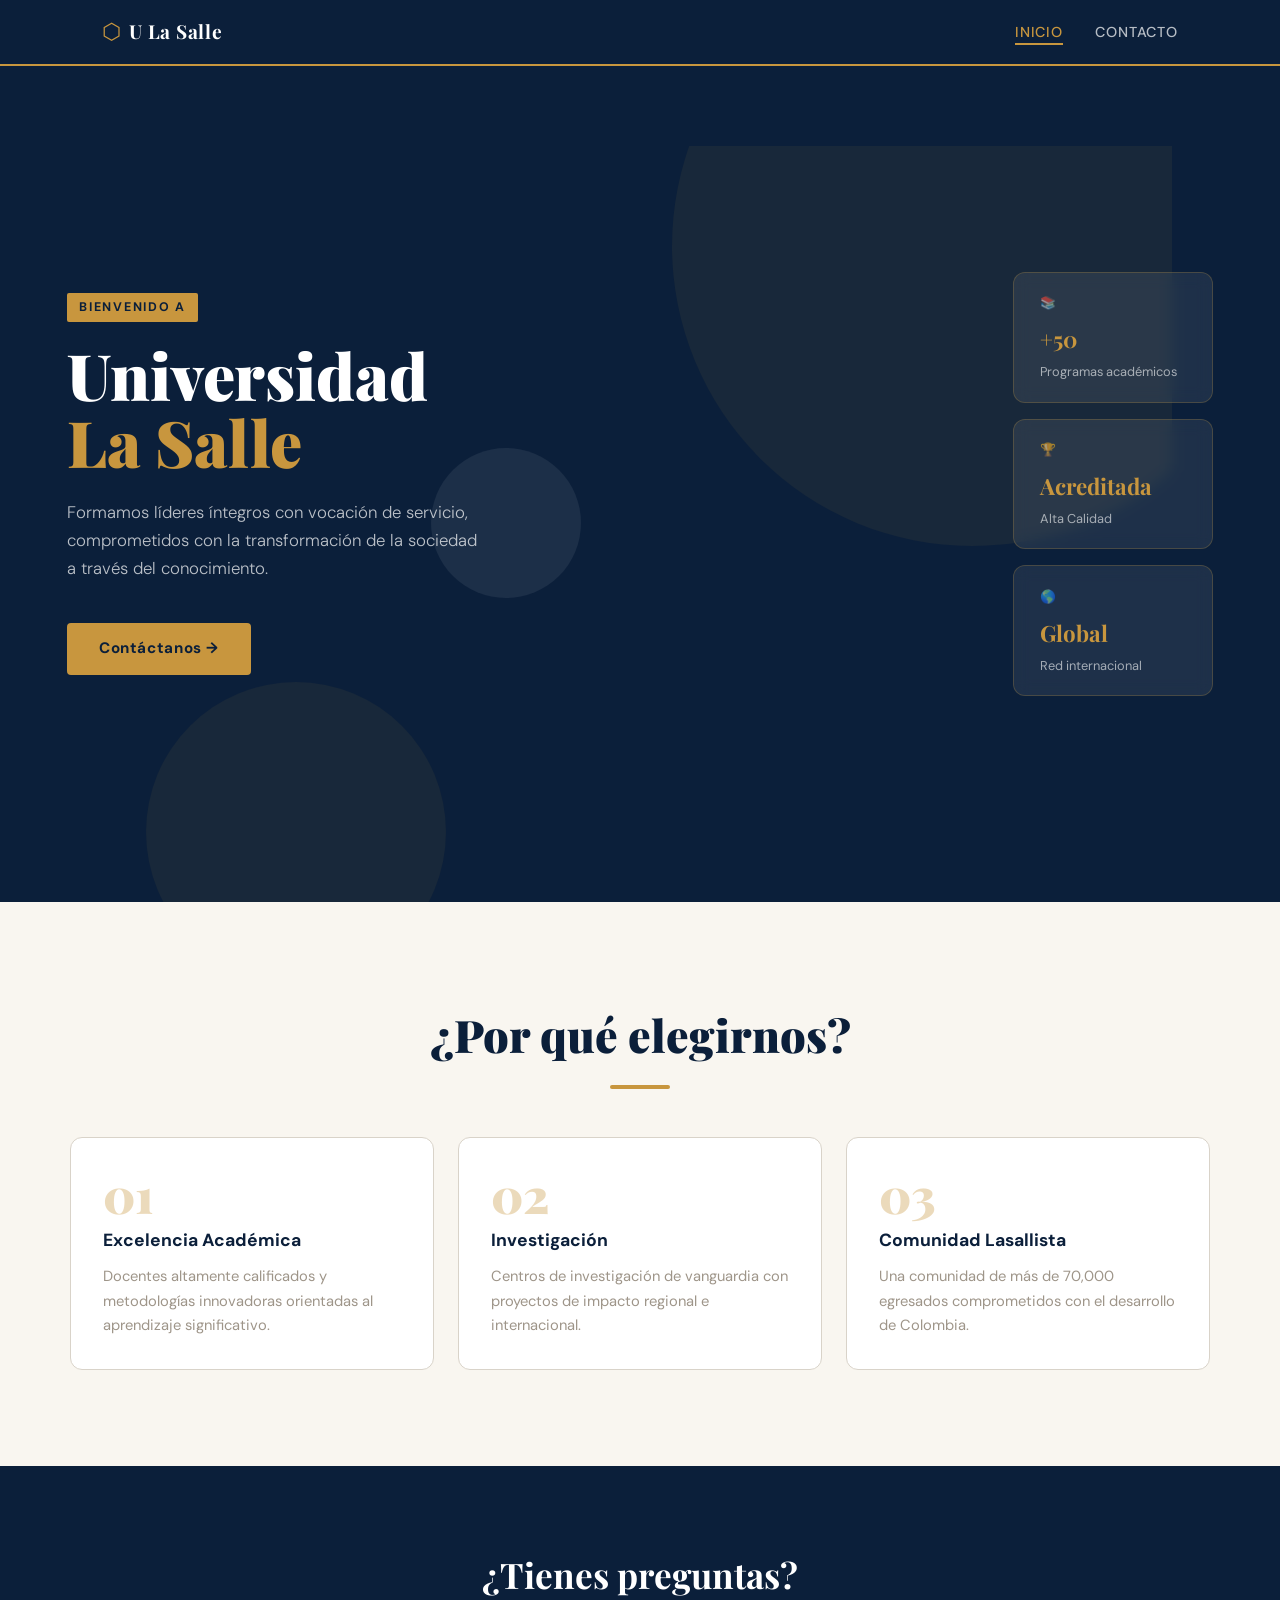
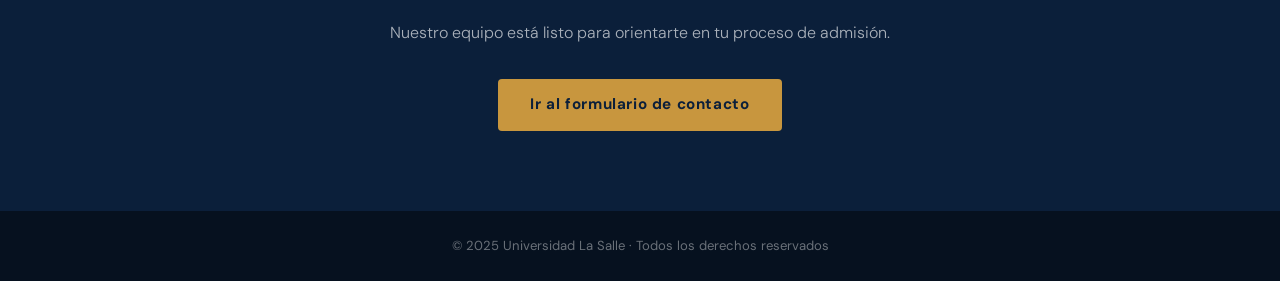
==== index.html @ 9fd66e72 "agrege todos los archivos" ====
<!DOCTYPE html>
<html lang="es">
<head>
  <meta charset="UTF-8" />
  <meta name="viewport" content="width=device-width, initial-scale=1.0" />
  <title>Formulario de Contacto — U La Salle</title>
  <link rel="preconnect" href="https://fonts.googleapis.com" />
  <link href="https://fonts.googleapis.com/css2?family=Playfair+Display:wght@700;900&family=DM+Sans:wght@300;400;500&display=swap" rel="stylesheet" />
  <link rel="stylesheet" href="css/style.css" />
</head>
<body>

  <!-- NAVBAR -->
  <nav class="navbar">
    <div class="nav-inner">
      <div class="nav-logo">
        <span class="logo-icon">⬡</span>
        <span class="logo-text">U La Salle</span>
      </div>
      <ul class="nav-links">
        <li><a href="index.html" class="active">Inicio</a></li>
        <li><a href="contacto.html">Contacto</a></li>
      </ul>
    </div>
  </nav>

  <!-- HERO -->
  <header class="hero">
    <div class="hero-bg">
      <div class="circle c1"></div>
      <div class="circle c2"></div>
      <div class="circle c3"></div>
    </div>
    <div class="hero-content">
      <p class="hero-eyebrow">Bienvenido a</p>
      <h1 class="hero-title">Universidad<br /><em>La Salle</em></h1>
      <p class="hero-subtitle">
        Formamos líderes íntegros con vocación de servicio, comprometidos con la
        transformación de la sociedad a través del conocimiento.
      </p>
      <a href="contacto.html" class="btn-primary">Contáctanos →</a>
    </div>
    <div class="hero-visual">
      <div class="card-float card-a">
        <span class="card-icon">📚</span>
        <strong>+50</strong>
        <span>Programas académicos</span>
      </div>
      <div class="card-float card-b">
        <span class="card-icon">🏆</span>
        <strong>Acreditada</strong>
        <span>Alta Calidad</span>
      </div>
      <div class="card-float card-c">
        <span class="card-icon">🌎</span>
        <strong>Global</strong>
        <span>Red internacional</span>
      </div>
    </div>
  </header>

  <!-- SECCIÓN INFO -->
  <section class="info-section">
    <div class="container">
      <h2 class="section-title">¿Por qué elegirnos?</h2>
      <div class="cards-grid">
        <div class="info-card">
          <div class="card-num">01</div>
          <h3>Excelencia Académica</h3>
          <p>Docentes altamente calificados y metodologías innovadoras orientadas al aprendizaje significativo.</p>
        </div>
        <div class="info-card">
          <div class="card-num">02</div>
          <h3>Investigación</h3>
          <p>Centros de investigación de vanguardia con proyectos de impacto regional e internacional.</p>
        </div>
        <div class="info-card">
          <div class="card-num">03</div>
          <h3>Comunidad Lasallista</h3>
          <p>Una comunidad de más de 70,000 egresados comprometidos con el desarrollo de Colombia.</p>
        </div>
      </div>
    </div>
  </section>

  <!-- CTA FINAL -->
  <section class="cta-section">
    <div class="container">
      <h2>¿Tienes preguntas?</h2>
      <p>Nuestro equipo está listo para orientarte en tu proceso de admisión.</p>
      <a href="contacto.html" class="btn-primary">Ir al formulario de contacto</a>
    </div>
  </section>

  <!-- FOOTER -->
  <footer class="footer">
    <p>© 2025 Universidad La Salle · Todos los derechos reservados</p>
  </footer>

  <script src="js/main.js"></script>
</body>
</html>
---- css/style.css ----
/* ============================================
   FORMULARIO DE CONTACTO — U LA SALLE
   Estilo: Editorial elegante / Institucional
   ============================================ */

/* ---- VARIABLES ---- */
:root {
  --navy:    #0B1F3A;
  --gold:    #C8963E;
  --gold-lt: #E8B96A;
  --cream:   #F9F6F0;
  --white:   #FFFFFF;
  --gray-1:  #F2EFE9;
  --gray-2:  #D9D3C9;
  --gray-3:  #9E9589;
  --text:    #1A1410;
  --radius:  12px;
  --shadow:  0 8px 32px rgba(11,31,58,.12);
  --font-display: 'Playfair Display', Georgia, serif;
  --font-body:    'DM Sans', sans-serif;
}

/* ---- RESET BASE ---- */
*, *::before, *::after { box-sizing: border-box; margin: 0; padding: 0; }
html { scroll-behavior: smooth; }
body {
  font-family: var(--font-body);
  background: var(--cream);
  color: var(--text);
  line-height: 1.65;
  -webkit-font-smoothing: antialiased;
}

/* ---- NAVBAR ---- */
.navbar {
  position: sticky;
  top: 0;
  z-index: 100;
  background: var(--navy);
  border-bottom: 2px solid var(--gold);
}
.nav-inner {
  max-width: 1140px;
  margin: 0 auto;
  padding: 0 2rem;
  height: 64px;
  display: flex;
  align-items: center;
  justify-content: space-between;
}
.nav-logo {
  display: flex;
  align-items: center;
  gap: .5rem;
  text-decoration: none;
  color: var(--white);
}
.logo-icon { font-size: 1.4rem; color: var(--gold); }
.logo-text { font-family: var(--font-display); font-size: 1.2rem; font-weight: 700; color: var(--white); letter-spacing: .04em; }
.nav-links { list-style: none; display: flex; gap: 2rem; }
.nav-links a {
  text-decoration: none;
  color: rgba(255,255,255,.7);
  font-size: .9rem;
  font-weight: 500;
  letter-spacing: .06em;
  text-transform: uppercase;
  transition: color .2s;
  padding-bottom: 2px;
  border-bottom: 2px solid transparent;
}
.nav-links a:hover,
.nav-links a.active {
  color: var(--gold);
  border-bottom-color: var(--gold);
}

/* ---- HERO ---- */
.hero {
  position: relative;
  min-height: calc(100vh - 64px);
  background: var(--navy);
  display: flex;
  align-items: center;
  overflow: hidden;
  padding: 5rem 2rem;
}
.hero-bg { position: absolute; inset: 0; overflow: hidden; pointer-events: none; }
.circle {
  position: absolute;
  border-radius: 50%;
  opacity: .07;
}
.c1 { width: 600px; height: 600px; background: var(--gold); top: -200px; right: -100px; }
.c2 { width: 300px; height: 300px; background: var(--gold); bottom: -80px; left: 10%; }
.c3 { width: 150px; height: 150px; background: var(--white); top: 40%; left: 35%; }

.hero-content {
  position: relative;
  z-index: 2;
  max-width: 540px;
  flex: 1;
  max-width: 1140px;
  margin: 0 auto;
  padding: 0 1rem;
}
.hero > * { max-width: 1140px; width: 100%; }

/* Reposicionar con grid */
.hero {
  display: grid;
  grid-template-columns: 1fr 1fr;
  gap: 3rem;
  align-items: center;
}
.hero-bg { grid-column: 1 / -1; grid-row: 1; }
.hero-content { grid-column: 1; grid-row: 1; z-index: 2; padding: 2rem 2rem 2rem 6%; }
.hero-visual  { grid-column: 2; grid-row: 1; z-index: 2; padding: 2rem 6% 2rem 2rem; display: flex; flex-direction: column; gap: 1rem; align-items: flex-end; }

.hero-eyebrow {
  display: inline-block;
  background: var(--gold);
  color: var(--navy);
  font-size: .78rem;
  font-weight: 700;
  letter-spacing: .14em;
  text-transform: uppercase;
  padding: .25rem .75rem;
  border-radius: 2px;
  margin-bottom: 1.2rem;
}
.hero-title {
  font-family: var(--font-display);
  font-size: clamp(2.8rem, 5vw, 4.5rem);
  font-weight: 900;
  line-height: 1.05;
  color: var(--white);
  margin-bottom: 1.5rem;
}
.hero-title em { color: var(--gold); font-style: normal; }
.hero-subtitle {
  color: rgba(255,255,255,.72);
  font-size: 1.05rem;
  max-width: 420px;
  margin-bottom: 2.5rem;
  font-weight: 300;
}

/* ---- BOTONES ---- */
.btn-primary {
  display: inline-block;
  background: var(--gold);
  color: var(--navy);
  font-weight: 700;
  font-size: .95rem;
  letter-spacing: .04em;
  padding: .85rem 2rem;
  border-radius: 4px;
  text-decoration: none;
  transition: background .2s, transform .15s;
}
.btn-primary:hover { background: var(--gold-lt); transform: translateY(-2px); }

/* ---- FLOATING CARDS (HERO) ---- */
.card-float {
  background: rgba(255,255,255,.08);
  border: 1px solid rgba(200,150,62,.25);
  backdrop-filter: blur(8px);
  border-radius: var(--radius);
  padding: 1.2rem 1.6rem;
  display: flex;
  flex-direction: column;
  gap: .2rem;
  width: 200px;
  animation: floatUp 3s ease-in-out infinite alternate;
}
.card-float:nth-child(2) { animation-delay: .7s; }
.card-float:nth-child(3) { animation-delay: 1.4s; }
@keyframes floatUp { from { transform: translateY(0); } to { transform: translateY(-10px); } }
.card-icon { font-size: 1.5rem; margin-bottom: .3rem; }
.card-float strong { font-family: var(--font-display); font-size: 1.4rem; color: var(--gold); }
.card-float span { font-size: .8rem; color: rgba(255,255,255,.6); }

/* ---- INFO SECTION ---- */
.info-section { padding: 6rem 2rem; }
.container { max-width: 1140px; margin: 0 auto; }
.section-title {
  font-family: var(--font-display);
  font-size: clamp(2rem, 3.5vw, 3rem);
  font-weight: 900;
  color: var(--navy);
  text-align: center;
  margin-bottom: 3rem;
  position: relative;
}
.section-title::after {
  content: '';
  display: block;
  width: 60px;
  height: 4px;
  background: var(--gold);
  margin: .8rem auto 0;
  border-radius: 2px;
}
.cards-grid {
  display: grid;
  grid-template-columns: repeat(auto-fit, minmax(260px, 1fr));
  gap: 1.5rem;
}
.info-card {
  background: var(--white);
  border: 1px solid var(--gray-2);
  border-radius: var(--radius);
  padding: 2rem;
  transition: box-shadow .2s, transform .2s;
}
.info-card:hover { box-shadow: var(--shadow); transform: translateY(-4px); }
.card-num {
  font-family: var(--font-display);
  font-size: 3rem;
  font-weight: 900;
  color: var(--gold);
  opacity: .35;
  line-height: 1;
  margin-bottom: .5rem;
}
.info-card h3 { font-size: 1.1rem; font-weight: 700; color: var(--navy); margin-bottom: .6rem; }
.info-card p { font-size: .92rem; color: var(--gray-3); }

/* ---- CTA SECTION ---- */
.cta-section {
  background: var(--navy);
  padding: 5rem 2rem;
  text-align: center;
}
.cta-section h2 {
  font-family: var(--font-display);
  font-size: 2.2rem;
  color: var(--white);
  margin-bottom: 1rem;
}
.cta-section p {
  color: rgba(255,255,255,.65);
  font-size: 1rem;
  margin-bottom: 2rem;
  font-weight: 300;
}

/* ---- FOOTER ---- */
.footer {
  background: #06111F;
  color: rgba(255,255,255,.4);
  text-align: center;
  padding: 1.5rem;
  font-size: .82rem;
}

/* ============================================
   PÁGINA DE CONTACTO
   ============================================ */
.contact-page { background: var(--gray-1); }

.contact-main {
  display: grid;
  grid-template-columns: 1fr 1.6fr;
  min-height: calc(100vh - 64px);
}

/* ASIDE */
.contact-aside {
  background: var(--navy);
  padding: 4rem 3rem;
  position: relative;
  overflow: hidden;
}
.contact-aside::before {
  content: '';
  position: absolute;
  width: 400px; height: 400px;
  background: var(--gold);
  border-radius: 50%;
  opacity: .06;
  bottom: -150px; right: -100px;
}
.aside-inner { position: relative; z-index: 1; }
.aside-eyebrow {
  display: inline-block;
  background: var(--gold);
  color: var(--navy);
  font-size: .75rem;
  font-weight: 700;
  letter-spacing: .14em;
  text-transform: uppercase;
  padding: .2rem .7rem;
  border-radius: 2px;
  margin-bottom: 1rem;
}
.aside-title {
  font-family: var(--font-display);
  font-size: 2.8rem;
  font-weight: 900;
  color: var(--white);
  line-height: 1.05;
  margin-bottom: 1rem;
}
.aside-text { color: rgba(255,255,255,.6); font-size: .95rem; font-weight: 300; margin-bottom: 2.5rem; }

.contact-info-list { display: flex; flex-direction: column; gap: 1.5rem; }
.contact-info-item {
  display: flex;
  align-items: flex-start;
  gap: 1rem;
}
.ci-icon { font-size: 1.3rem; margin-top: .1rem; }
.contact-info-item div { display: flex; flex-direction: column; gap: .15rem; }
.contact-info-item strong { color: var(--white); font-size: .9rem; }
.contact-info-item span  { color: rgba(255,255,255,.5); font-size: .85rem; }

/* FORM SECTION */
.contact-form-wrap {
  padding: 4rem 3rem;
  display: flex;
  align-items: flex-start;
  justify-content: center;
}
.form-card {
  background: var(--white);
  border-radius: 16px;
  box-shadow: var(--shadow);
  padding: 2.5rem;
  width: 100%;
  max-width: 620px;
}
.form-title {
  font-family: var(--font-display);
  font-size: 1.7rem;
  font-weight: 700;
  color: var(--navy);
  margin-bottom: .3rem;
}
.form-subtitle { font-size: .85rem; color: var(--gray-3); margin-bottom: 2rem; }
.req { color: var(--gold); font-weight: 700; }

.form-row { display: grid; grid-template-columns: 1fr 1fr; gap: 1rem; }

.form-group {
  display: flex;
  flex-direction: column;
  gap: .35rem;
  margin-bottom: 1.2rem;
}
.form-group label {
  font-size: .82rem;
  font-weight: 600;
  color: var(--navy);
  letter-spacing: .04em;
  text-transform: uppercase;
}
.form-group input,
.form-group select,
.form-group textarea {
  border: 1.5px solid var(--gray-2);
  border-radius: 8px;
  padding: .7rem 1rem;
  font-family: var(--font-body);
  font-size: .93rem;
  color: var(--text);
  background: var(--cream);
  outline: none;
  transition: border-color .2s, box-shadow .2s;
}
.form-group input:focus,
.form-group select:focus,
.form-group textarea:focus {
  border-color: var(--gold);
  box-shadow: 0 0 0 3px rgba(200,150,62,.15);
}
.form-group input.invalid,
.form-group select.invalid,
.form-group textarea.invalid {
  border-color: #D94F5C;
}
.form-group textarea { resize: vertical; min-height: 120px; }

.error-msg {
  font-size: .78rem;
  color: #D94F5C;
  min-height: .9rem;
  display: block;
}

.form-check {
  display: flex;
  align-items: flex-start;
  gap: .7rem;
  margin-bottom: .4rem;
}
.form-check input[type="checkbox"] {
  width: 16px;
  height: 16px;
  margin-top: 3px;
  flex-shrink: 0;
  accent-color: var(--gold);
}
.form-check label { font-size: .83rem; color: var(--gray-3); line-height: 1.5; }

.btn-submit {
  width: 100%;
  background: var(--navy);
  color: var(--white);
  border: none;
  padding: 1rem 2rem;
  border-radius: 8px;
  font-family: var(--font-body);
  font-size: 1rem;
  font-weight: 700;
  cursor: pointer;
  display: flex;
  align-items: center;
  justify-content: center;
  gap: .7rem;
  margin-top: 1.2rem;
  transition: background .2s, transform .15s;
  letter-spacing: .03em;
}
.btn-submit:hover { background: var(--gold); color: var(--navy); transform: translateY(-2px); }
.btn-submit:active { transform: translateY(0); }
.btn-icon { font-size: 1.1rem; transition: transform .2s; }
.btn-submit:hover .btn-icon { transform: translateX(4px); }

/* MENSAJES */
.form-message {
  padding: 1rem 1.2rem;
  border-radius: 8px;
  font-size: .9rem;
  margin-bottom: 1.2rem;
  font-weight: 500;
}
.form-message.success { background: #E8F5E9; color: #2E7D32; border: 1px solid #A5D6A7; }
.form-message.error   { background: #FFEBEE; color: #C62828; border: 1px solid #FFCDD2; }
.hidden { display: none; }

/* ---- RESPONSIVE ---- */
@media (max-width: 900px) {
  .hero { grid-template-columns: 1fr; }
  .hero-visual { display: none; }
  .hero-content { padding: 3rem 1.5rem; }
  .contact-main { grid-template-columns: 1fr; }
  .contact-aside { padding: 2.5rem 1.5rem; }
  .contact-form-wrap { padding: 2rem 1.5rem; }
  .form-row { grid-template-columns: 1fr; }
}

@media (max-width: 600px) {
  .nav-inner { padding: 0 1rem; }
  .hero-title { font-size: 2.4rem; }
}
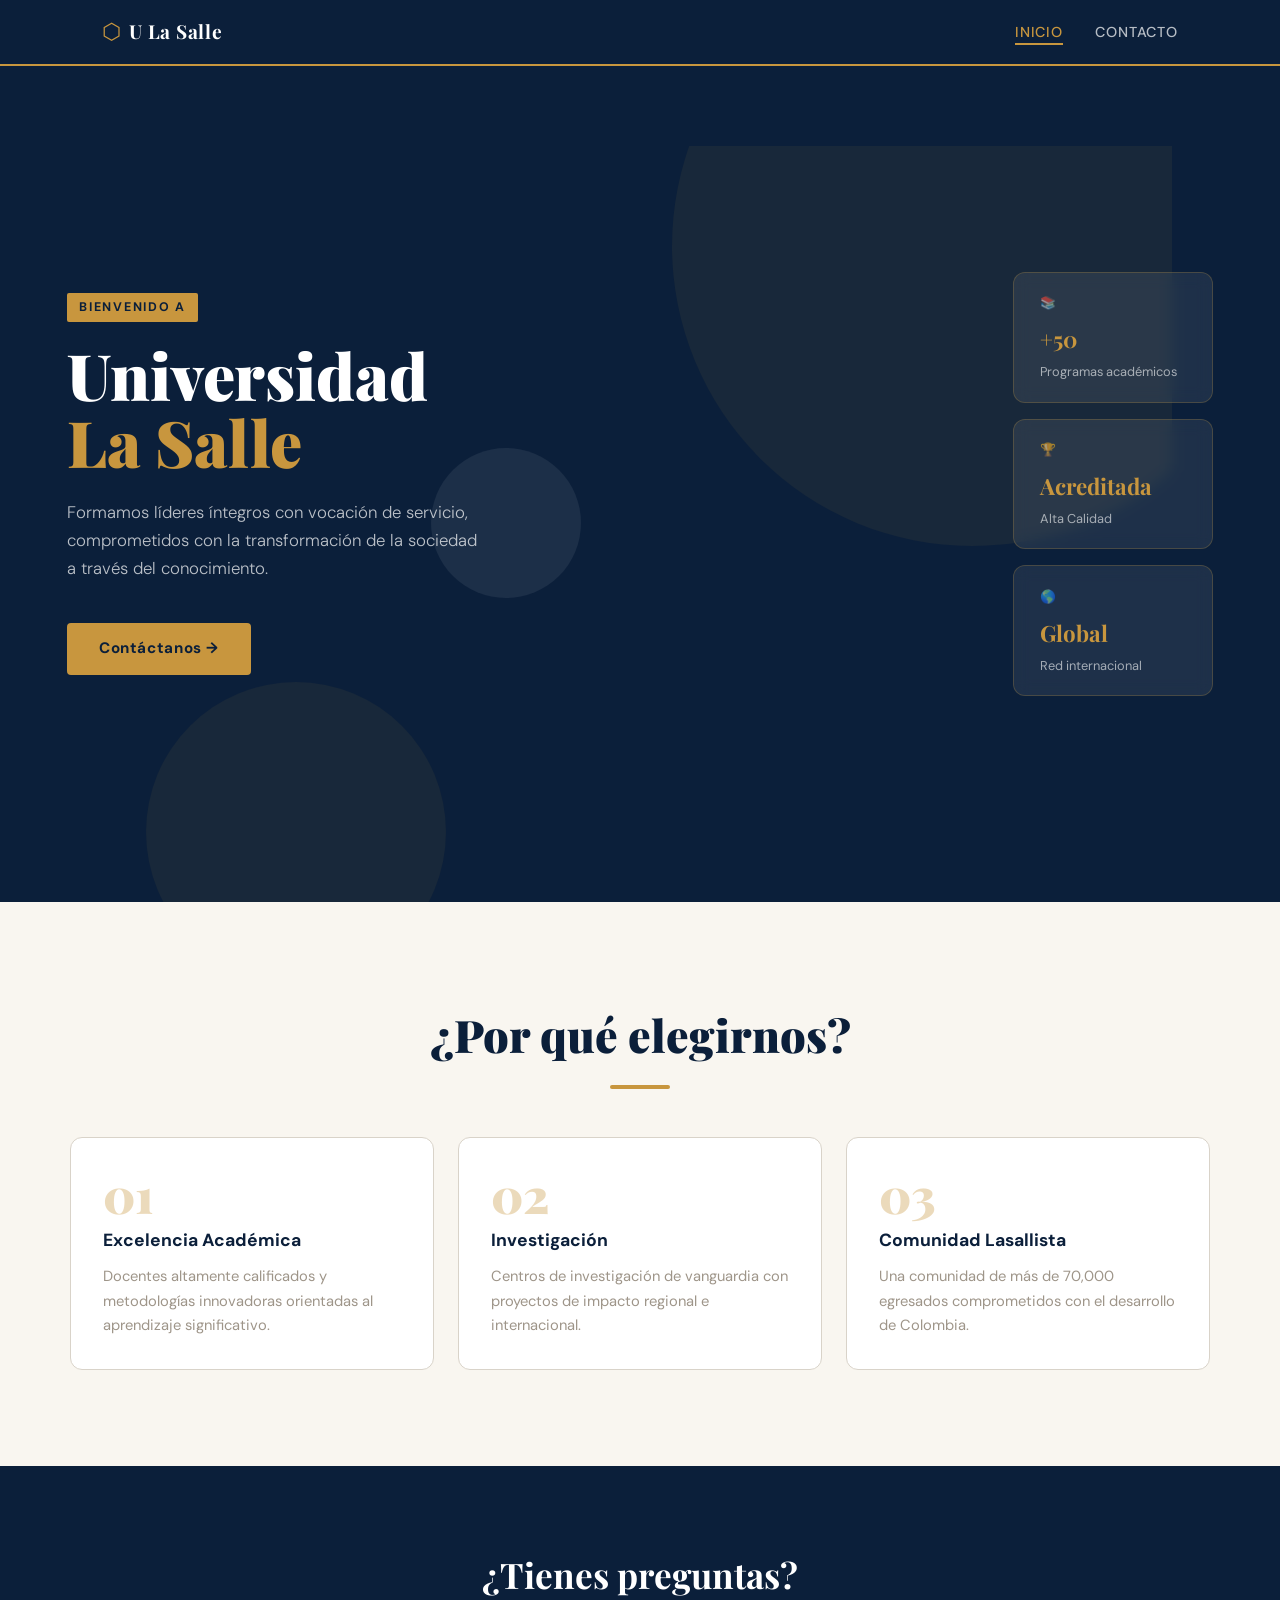
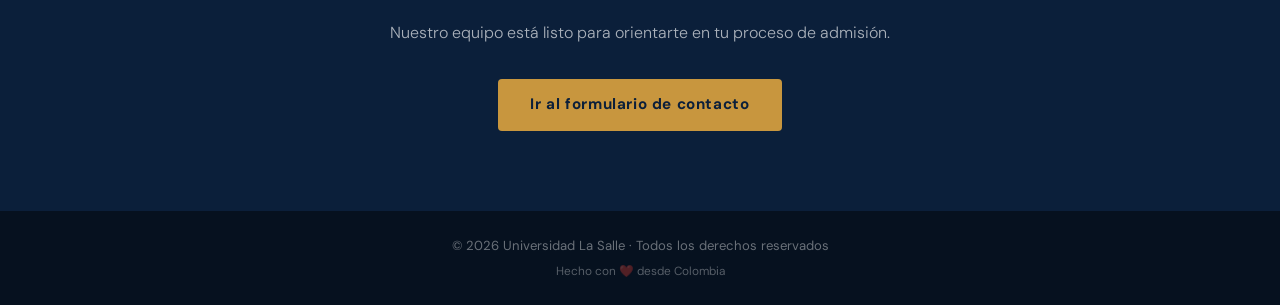
==== commit 3f5165ec: "Añadido mensaje de 'Hecho con amor' en el pie de página" ====
--- a/index.html
+++ b/index.html
@@ -94,7 +94,10 @@
 
   <!-- FOOTER -->
   <footer class="footer">
-    <p>© 2025 Universidad La Salle · Todos los derechos reservados</p>
+    <p>© 2026 Universidad La Salle · Todos los derechos reservados</p>
+    <p style="font-size: 0.9em; margin-top: 5px; opacity: 0.8;">
+      Hecho con ❤️ desde Colombia
+    </p>
   </footer>
 
   <script src="js/main.js"></script>
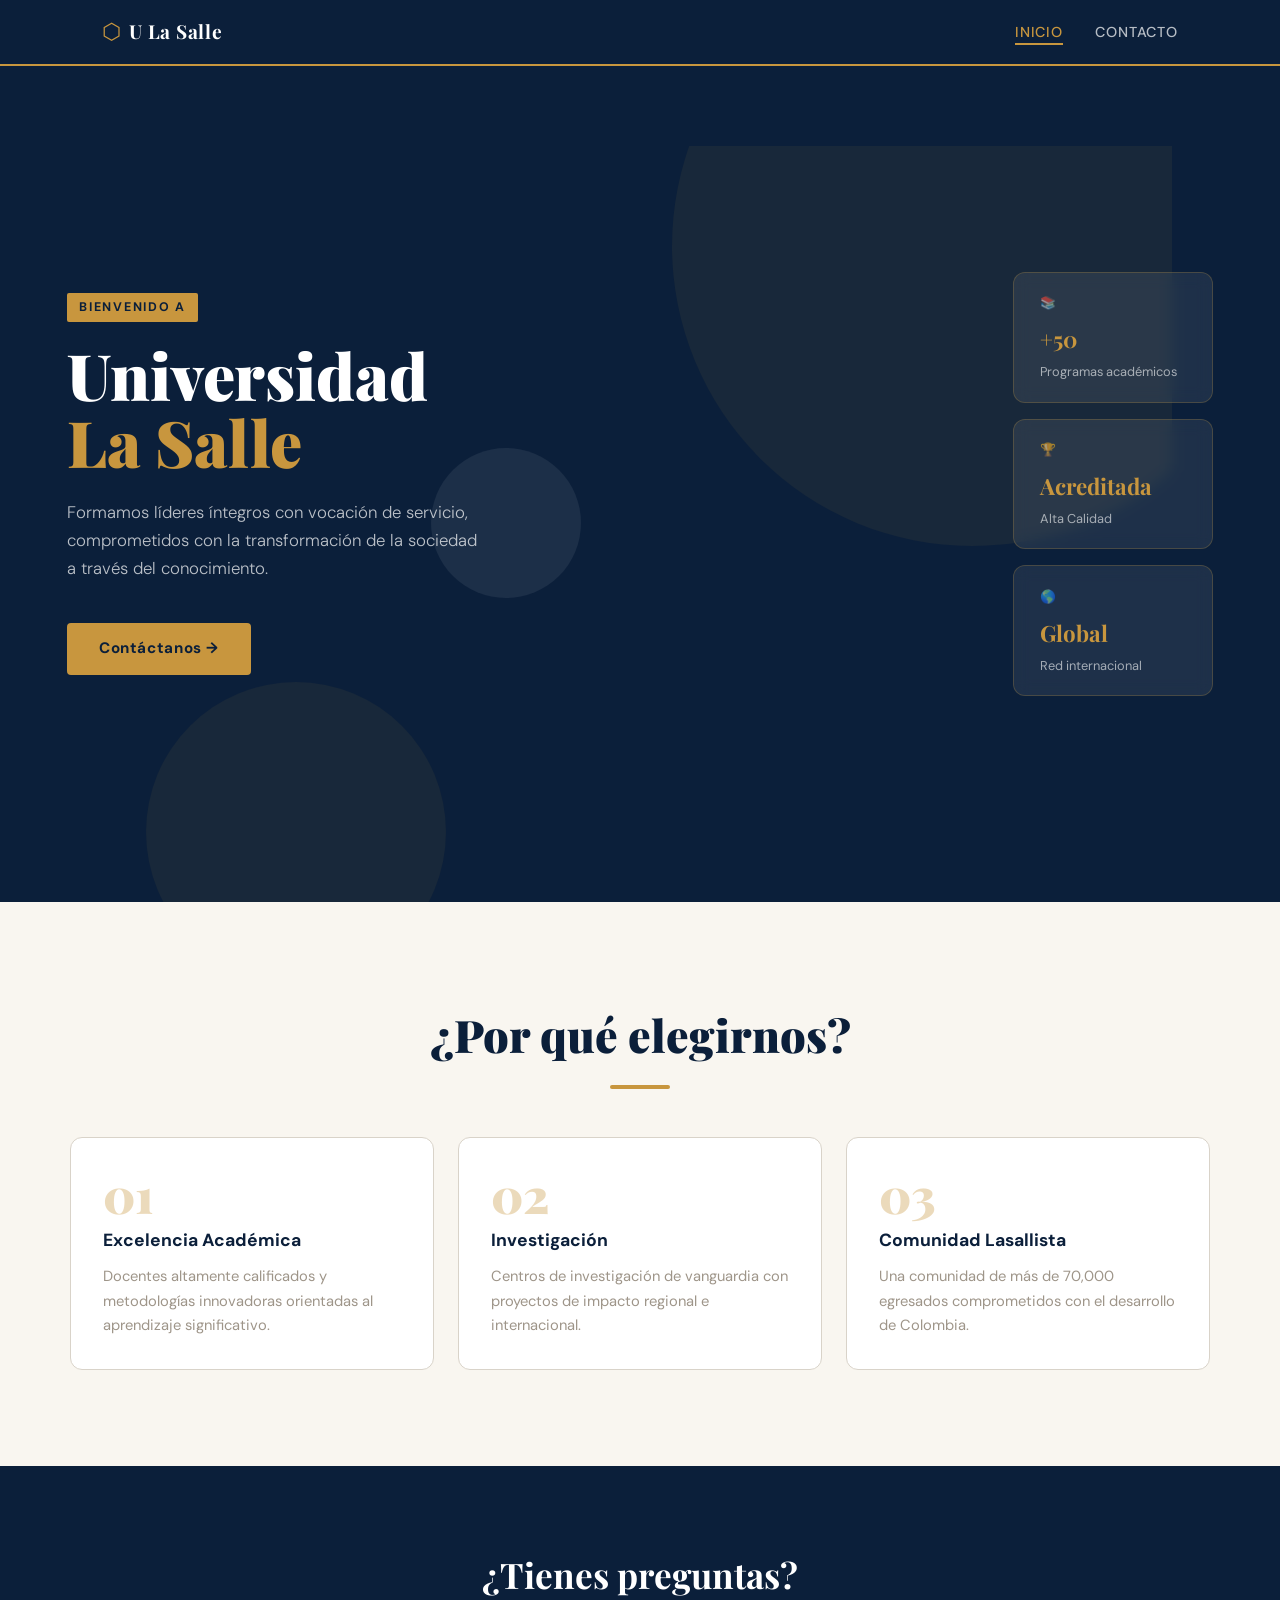
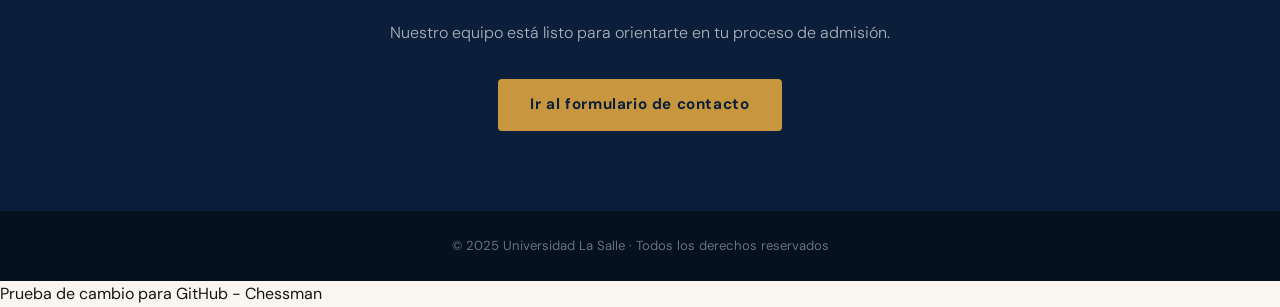
==== commit 4b161cfa: "Agrego prueba de cambio en index" ====
--- a/index.html
+++ b/index.html
@@ -94,12 +94,10 @@
 
   <!-- FOOTER -->
   <footer class="footer">
-    <p>© 2026 Universidad La Salle · Todos los derechos reservados</p>
-    <p style="font-size: 0.9em; margin-top: 5px; opacity: 0.8;">
-      Hecho con ❤️ desde Colombia
-    </p>
+    <p>© 2025 Universidad La Salle · Todos los derechos reservados</p>
   </footer>
 
   <script src="js/main.js"></script>
 </body>
 </html>
+<p>Prueba de cambio para GitHub - Chessman</p>
